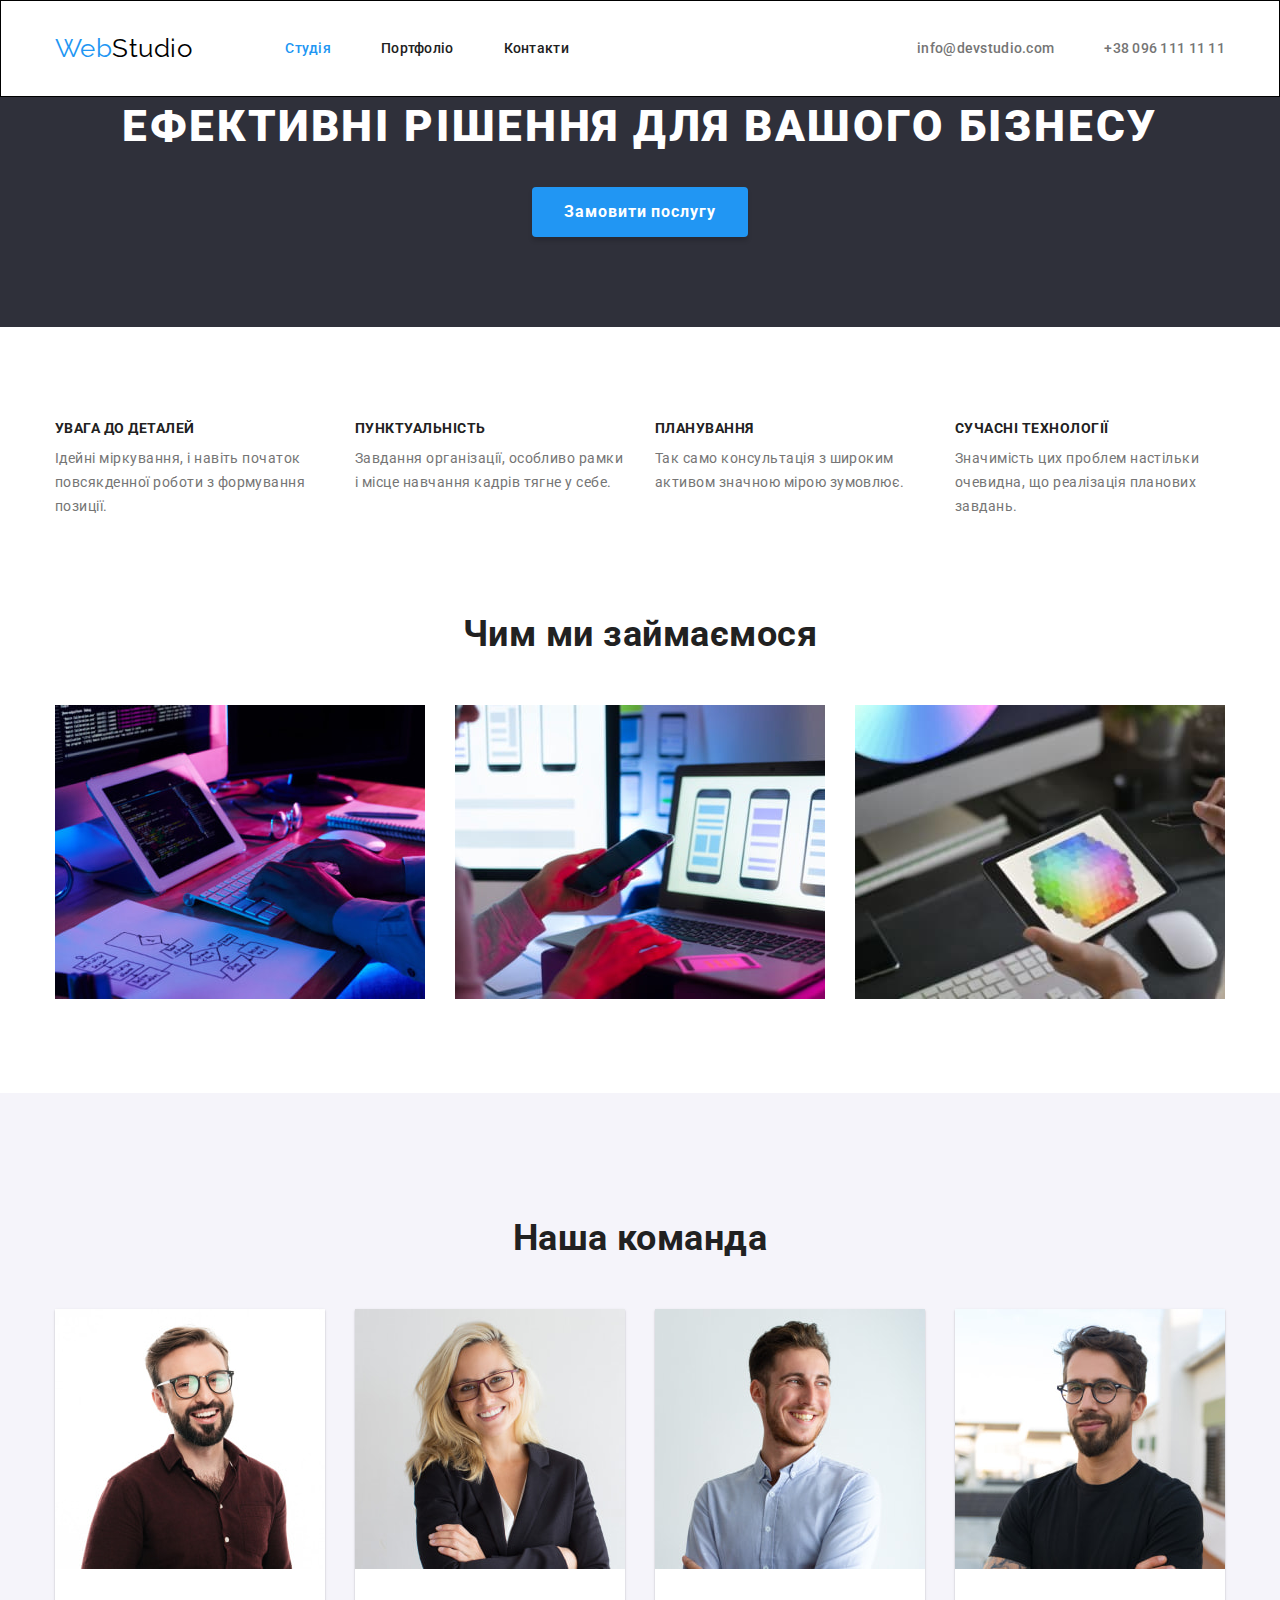
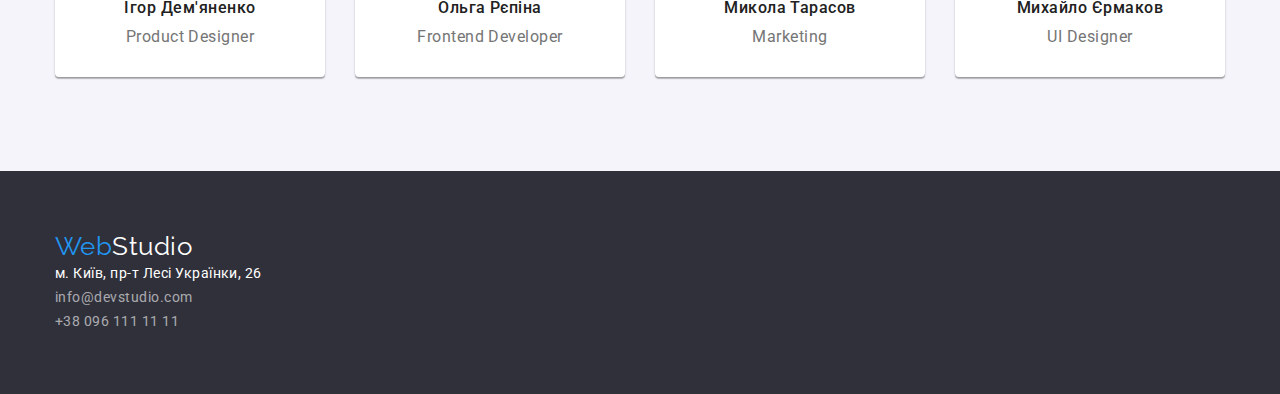
==== index.html @ 8a0f0a45 "adds hw-3" ====
<!DOCTYPE html>
<html lang="uk">
  <head>
    <meta charset="UTF-8" />
    <meta http-equiv="X-UA-Compatible" content="IE=edge" />
    <meta name="viewport" content="width=device-width, initial-scale=1.0" />
    <title lang="en">WebStudio</title>
    <link
      href="https://fonts.googleapis.com/css2?family=Raleway:wght@700&family=Roboto:wght@400;500;700;900&display=swap"
      rel="stylesheet"
    />
    <link
      rel="stylesheet"
      href="https://cdnjs.cloudflare.com/ajax/libs/modern-normalize/1.1.0/modern-normalize.min.css"
    />
    <link rel="stylesheet" href="./css/styles.css" />
  </head>
  <body>
    <!--HEADER-->
    <header class="header-studio">
      <div class="nav-container">
        <a class="logo link" href="./index.html" lang="en"
          >Web<span class="logo-wrap primary">Studio</span></a
        >
        <nav>
          <ul class="site-nav">
            <li class="item">
              <a class="link current" href="./index.html">Студія</a>
            </li>
            <li class="item">
              <a class="link" href="./portfolio.html">Портфоліо</a>
            </li>
            <li class="item"><a class="link" href="#">Контакти</a></li>
          </ul>
        </nav>
        <ul class="site-nav contacts">
          <li class="item">
            <a class="link" href="mailto:info@devstudio.com" lang="en"
              >info@devstudio.com</a
            >
          </li>
          <li class="item">
            <a class="link" href="tel:+380961111111">+38 096 111 11 11</a>
          </li>
        </ul>
      </div>
    </header>
    <main>
      <!--HERO-->
      <section class="section hero">
        <div class="hero-container">
          <h1 class="hero-title">Ефективні рішення для вашого бізнесу</h1>
          <button class="hero-button" type="button">Замовити послугу</button>
        </div>
      </section>
      <!--FEATURES-->
      <section class="section features">
        <div class="features-container">
          <h2 class="section-title visually-hidden">Особливості</h2>
          <ul class="section-list">
            <li class="item">
              <h3 class="list-title">увага до деталей</h3>
              <p class="section-passage">
                Ідейні міркування, і навіть початок повсякденної роботи з
                формування позиції.
              </p>
            </li>
            <li class="item">
              <h3 class="list-title">пунктуальність</h3>
              <p class="section-passage">
                Завдання організації, особливо рамки і місце навчання кадрів
                тягне у себе.
              </p>
            </li>
            <li class="item">
              <h3 class="list-title">планування</h3>
              <p class="section-passage">
                Так само консультація з широким активом значною мірою зумовлює.
              </p>
            </li>
            <li class="item">
              <h3 class="list-title">сучасні технології</h3>
              <p class="section-passage">
                Значимість цих проблем настільки очевидна, що реалізація
                планових завдань.
              </p>
            </li>
          </ul>
        </div>
      </section>
      <!--WHAT WE DO-->
      <section class="section services">
        <div class="services-container">
          <h2 class="section-title">Чим ми займаємося</h2>
          <ul class="section-list">
            <li class="item">
              <img
                src="./images/box-1.jpeg"
                alt="Десктопні додатки"
                width="370"
                height="294"
                class="services-pic"
              />
            </li>
            <li class="item">
              <img
                src="./images/box-2.jpeg"
                alt="Мобільні додатки"
                width="370"
                height="294"
                class="services-pic"
              />
            </li>
            <li class="item">
              <img
                src="./images/box-3.jpeg"
                alt="Дизайнерські рішення"
                width="370"
                height="294"
                class="services-pic"
              />
            </li>
          </ul>
        </div>
      </section>
      <!--OUR TEAM-->
      <section class="section team">
        <div class="team-container">
          <h2 class="section-title">Наша команда</h2>
          <ul class="section-list">
            <li class="list-item">
              <img
                src="./images/product-designer.jpeg"
                alt="молодий чоловік в окулярах посміхається"
                width="270"
                height="260"
                class="team-pic"
              />
              <h3 class="list-title">Ігор Дем'яненко</h3>
              <p class="section-passage" lang="en">Product Designer</p>
            </li>
            <li class="list-item">
              <img
                src="./images/frontend-dev.jpeg"
                alt="молода жінка в окулярах посміхається"
                width="270"
                height="260"
                class="team-pic"
              />
              <h3 class="list-title">Ольга Рєпіна</h3>
              <p class="section-passage" lang="en">Frontend Developer</p>
            </li>
            <li class="list-item">
              <img
                src="./images/marketing.jpeg"
                alt="молодий чоловік посміхається"
                width="270"
                height="260"
                class="team-pic"
              />
              <h3 class="list-title">Микола Тарасов</h3>
              <p class="section-passage" lang="en">Marketing</p>
            </li>
            <li class="list-item">
              <img
                src="./images/ui-designer.jpeg"
                alt="молодий чоловік посміхається на фоні будівлі"
                width="270"
                height="260"
                class="team-pic"
              />
              <h3 class="list-title">Михайло Єрмаков</h3>
              <p class="section-passage" lang="en">UI Designer</p>
            </li>
          </ul>
        </div>
      </section>
    </main>
    <!--FOOTER-->
    <footer class="footer">
      <div class="footer-container">
        <a class="logo" href="./index.html" lang="en"
          >Web<span class="logo-wrap secondary">Studio</span></a
        >
        <address class="contacts">
          <ul class="contacts-list">
            <li>
              <a
                class="physical-address"
                href="https://goo.gl/maps/8mHtJQMSQq8iferx9"
                target="_blank"
                rel="noreferrer noopener"
                >м. Київ, пр-т Лесі Українки, 26</a
              >
            </li>
            <li>
              <a class="contact-us" href="mailto:info@devstudio.com" lang="en"
                >info@devstudio.com</a
              >
            </li>
            <li>
              <a class="contact-us" href="tel:+380961111111"
                >+38 096 111 11 11</a
              >
            </li>
          </ul>
        </address>
      </div>
    </footer>
  </body>
</html>
---- css/styles.css ----
:root {
    --primary-text-color-grey: #757575;
    --primary-title-color-black: #212121;
    --primary-accent-color-blue: #2196F3;
    --secondary-accent-color-white: #FFFFFF;
    --secondary-background-color-grey: #2F303A;
}

/* general rules */
body {
    color: var(--primary-text-color);
    background-color: var(--secondary-accent-color-white);
    font-family: Roboto, sans-serif;
    letter-spacing: 0.03em;
}

.contacts {
    font-style: normal;
}

.visually-hidden {
    position: absolute;
    white-space: nowrap;
    width: 1px;
    height: 1px;
    overflow: hidden;
    border: 0;
    padding: 0;
    clip: rect(0 0 0 0);
    clip-path: inset(50%);
    margin: -1px;
}

.services-pic,
.team-pic,
.work-pic {
    display: block;
}

.site-nav,
.section-list,
.contacts,
.portfolio,
.filter-list,
.works-list,
.contacts-list {
    list-style: none;
    margin: 0px;
    padding: 0px;
}

/* header */

.header-studio {
    border: 1px solid #000000;
}

.header-portfolio {
    border: 1px solid #ECECEC;
}

.logo {
    color: var(--primary-accent-color-blue);
    font-size: 26px;
    line-height: 1.2;
    font-family: Raleway, sans-serif;
    text-decoration: none;
}

.logo-wrap.primary {
    color: #000000;
}

.logo:hover,
.logo:focus {
    color: var(--primary-accent-color-blue);
}

.site-nav {
display: flex;
margin-left: 93px;

    font-weight: 500;
    font-size: 14px;
    line-height: 1.14;
    letter-spacing: 0.02em;
}

.site-nav .item:not(:last-child) {
    margin-right: 50px;
}

.site-nav.contacts {
margin-left: auto;
}

.nav-container .link {
    display: block;
    padding-top: 32px;
    padding-bottom: 32px;
}

/* body */
.hero-container {
    width: 1200px;
    padding-left: 15px;
    padding-right: 15px;
    padding-bottom: 90px;
    margin-left: auto;
    margin-right: auto;
    text-align: center;
}

.hero-title,
.hero-button,
.works-title {
    letter-spacing: 0.06em;
}

.hero-title {
    font-weight: 900;
    color: var(--secondary-accent-color-white);
    font-size: 44px;
    line-height: 1.36;
    text-align: center;
    text-transform: uppercase;
    margin: 0px;
    margin-bottom: 30px;
}

.hero-button {
    font-weight: 700;
    font-size: 16px;
    line-height: 1.88;
    align-items: center;
    font-family: inherit;
    border-radius: 4px;
    box-shadow: 0px 4px 4px rgba(0, 0, 0, 0.15);
    border: none;
    padding: 10px 32px;
}

.hero-button:hover,
.hero-button:focus {
    background-color: #188CE8;
}

.features-container {
    width: 1200px;
    padding-left: 15px;
    padding-right: 15px;
    margin-left: auto;
    margin-right: auto;
    padding-bottom: 94px;
    padding-top: 94px;
}

.features .section-list {
    display: flex;
}

.features .item:not(:last-child) {
   margin-right: 30px;
}

.features .item {
    min-width: 270px;
}

.features .list-title {
    margin: 0px;
padding-bottom: 10px;

    font-weight: 700;
    font-size: 14px;
    line-height: 1.14;
    text-transform: uppercase
}

.features .section-passage {
    font-size: 14px;
    line-height: 1.71;
    margin: 0px;
}

.section-title {
    font-weight: 700;
    font-size: 36px;
    line-height: 1.17;
    text-align: center;
}

.list-title {
    font-weight: 500;
    font-size: 16px;
    line-height: 1.18;
}

.services-container {
    width: 1200px;
    padding-left: 15px;
    padding-right: 15px;
    margin-left: auto;
    margin-right: auto;
    padding-bottom: 94px;
    text-align: center;
}

.services .section-list {
    display: flex;
}

.services .item:not(:last-child) {
    margin-right: 30px;
}

.services .section-title {
    margin: 0px;
    margin-bottom: 50px;
}

.team .section-list {
    display: flex;
}

.team .list-item:not(:last-child) {
    margin-right: 30px;
}

.team-container {
width: 1200px;
   padding: 94px 15px;
    margin-left: auto;
    margin-right: auto;
    text-align: center;
}

.team .section-title {
    margin-left: auto;
    margin-right: auto;
    margin-bottom: 50px;
}

.team .team-pic {
    margin: 0;
    margin-bottom: 30px;
}

.team .list-title {
    margin: 0;
    margin-bottom: 10px;
}

.team .section-passage {
    font-size: 16px;
    line-height: 1.18;
    margin: 0;
    padding-bottom: 30px;
}

.team {
    background-color: #F5F4FA;
}

.team .list-item {
    background-color: var(--secondary-accent-color-white);
    max-width: 270px;
    box-shadow: 0px 1px 3px rgba(0, 0, 0, 0.12), 0px 1px 1px rgba(0, 0, 0, 0.14), 0px 2px 1px rgba(0, 0, 0, 0.2);
    border-radius: 0px 0px 4px 4px;
}

.footer-container {
    width: 1200px;
    padding: 60px 15px;
    margin-left: auto;
    margin-right: auto;
}

.site-nav .link {
    color: var(--primary-title-color-black);
    font-weight: 500;
    text-decoration: none;
}

.link.current {
    color: var(--primary-accent-color-blue);
}

.site-nav .link:hover,
.site-nav .link:focus {
    color: var(--primary-accent-color-blue);
}

.contacts .link {
    color: var(--primary-text-color-grey);
}

/* hero */

.hero {
    background-color: var(--secondary-background-color-grey);
}

.hero-button {
    color: var(--secondary-accent-color-white);
    background-color: var(--primary-accent-color-blue);
    cursor: pointer;
}

/* sections */

.section-title,
.list-title {
    color: var(--primary-title-color-black);
}

.section-passage {
    color: var(--primary-text-color-grey);
}


/* footer */
.physical-address {
    color: var(--secondary-accent-color-white);
    font-size: 14px;
    line-height: 1.71;
    text-decoration: none;
}

.contact-us {
    color: rgba(255, 255, 255, 60);
    font-size: 14px;
    line-height: 1.71;
    text-decoration: none;
}


/* PORTFOLIO */

.nav-container {
    display: flex;
    align-items: center;
    width: 1200px;
    padding-left: 15px;
    padding-right: 15px;
    margin-left: auto;
    margin-right: auto;
}


.filter-container {
    width: 1200px;
        padding: 94px 15px;
        margin-left: auto;
        margin-right: auto;
        text-align: center;
}

.filter-button {
    color: var(--primary-title-color-black);
    background-color: #F5F4FA;
    cursor: pointer;
    border-radius: 4px;
    padding: 6px 21px;
    border: none;
}

.filter-button:hover,
.filter-button:focus {
    color: var(--secondary-accent-color-white);
    background-color: var(--primary-accent-color-blue);
    box-shadow: 0px 3px 1px rgba(0, 0, 0, 0.1), 0px 1px 2px rgba(0, 0, 0, 0.08), 0px 2px 2px rgba(0, 0, 0, 0.12);
}

.filter .list {
    display: flex;
    justify-content: center;
    margin-bottom: 50px;
}

.filter .item:not(:last-child) {
    margin-right: 8px;
}

.portfolio.projects {
    display: flex;
    flex-wrap: wrap;
}

.portfolio-card {
    border: 1px solid #eee;
    max-width: 370px;
}
.portfolio-card:not(:nth-child(3n)) {
    margin-right: 30px;
}

.work-pic {
    padding-bottom: 20px;
}

.works-list {
    color: var(--primary-title-color-black);
    text-decoration: none;
}

.works-description {
    color: var(--primary-text-color-grey);
    margin: 0px;
    font-size: 16px;
    line-height: 1.85;
    padding-bottom: 20px;
}

.works-title .uppercase {
    text-transform: uppercase;
}

.filter-list {
    font-weight: 500;
    font-size: 16px;
    line-height: 1.62;
    font-family: inherit;
}

.works-title {
    font-weight: 700;
    font-size: 18px;
    line-height: 2;
    margin: 0;
    padding-bottom: 4px;
}


.footer {
    background-color: var(--secondary-background-color-grey);
}

.logo-footer {
    color: var(--secondary-accent-color-white);
    font-size: 26px;
    line-height: 1.2;
    font-family: Raleway, sans-serif;
    text-decoration: none;
}

.logo-wrap.secondary {
    color: var(--secondary-accent-color-white);
}

.logo-footer:hover,
.logo-footer:focus {
    color: var(--primary-accent-color-blue);
}


.physical-address:hover,
.physical-address:focus {
    color: var(--primary-accent-color-blue);
}

.contact-us:hover,
.contact-us:focus {
    color: var(--primary-accent-color-blue);
}

.contacts-list {
    list-style: none;
}

.physical-address {
    color: var(--secondary-accent-color-white);
}

.contact-us {
    color: rgba(255, 255, 255, .6);
}
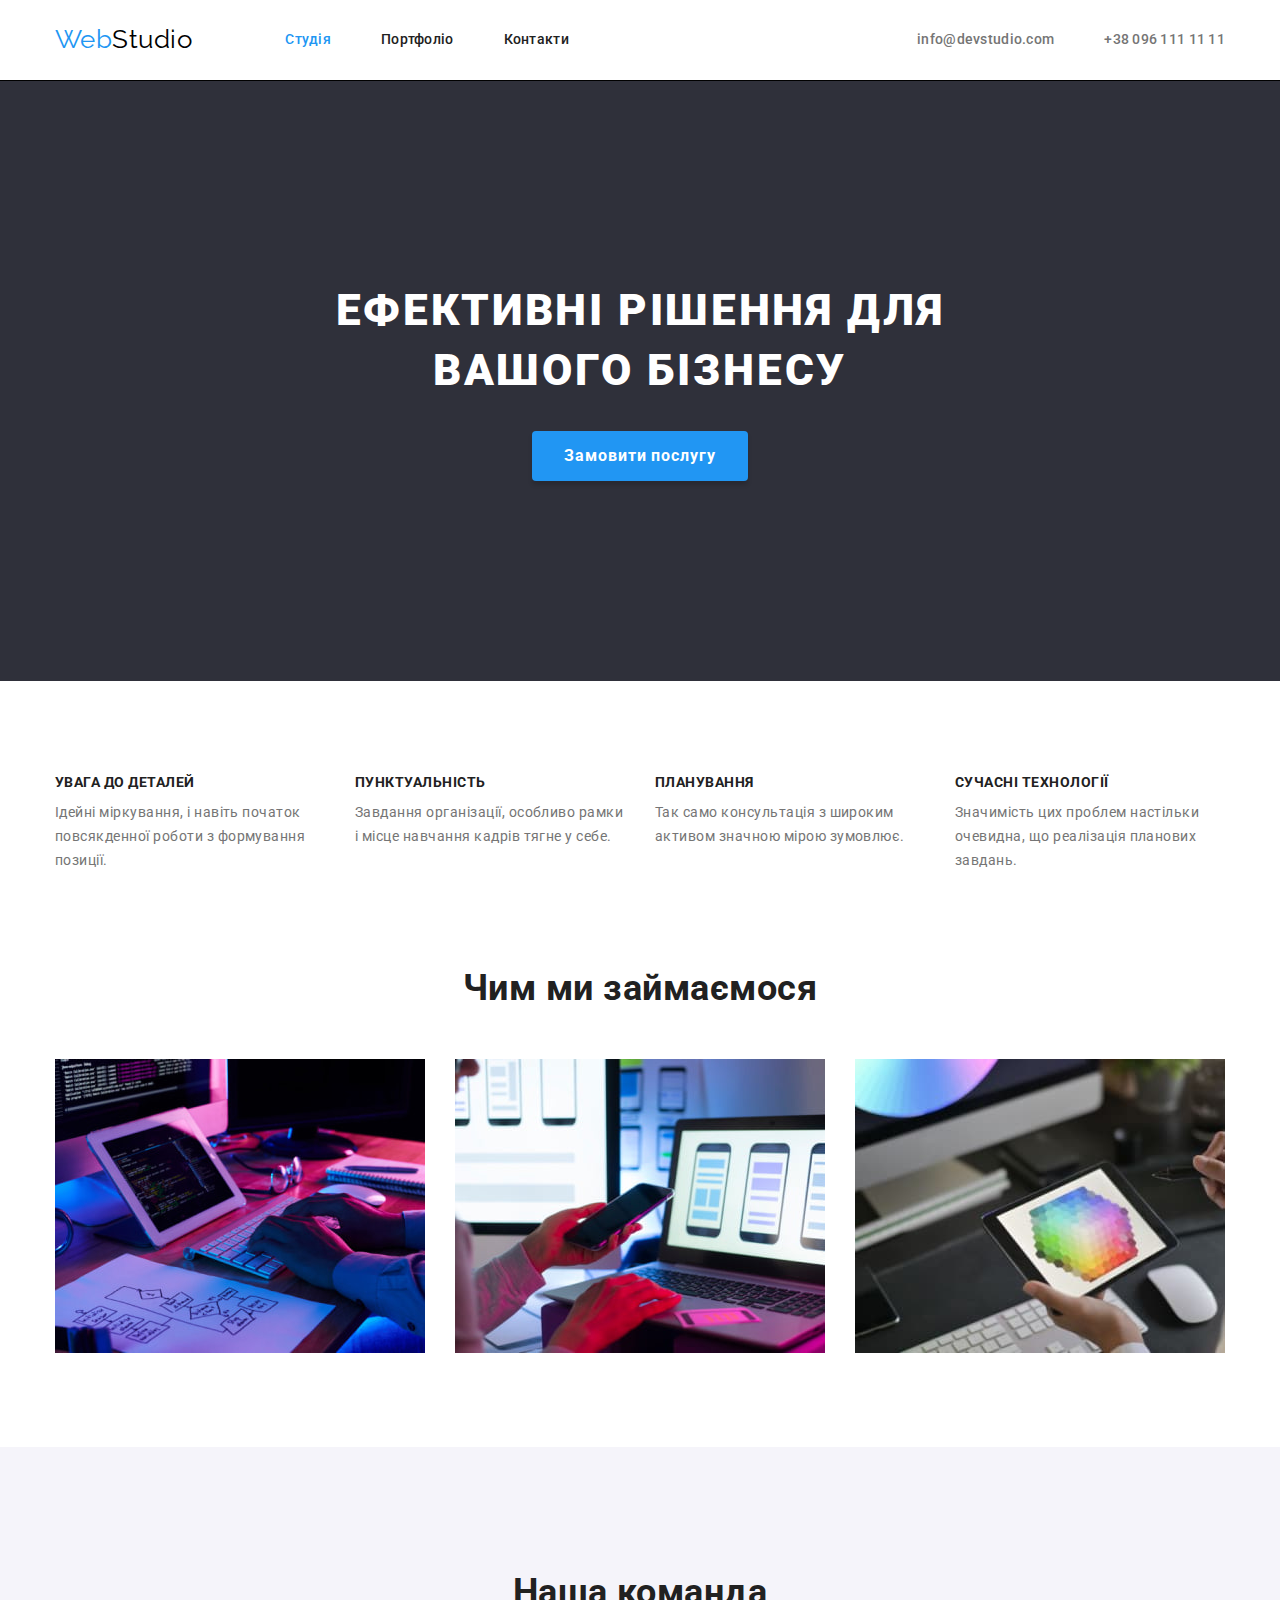
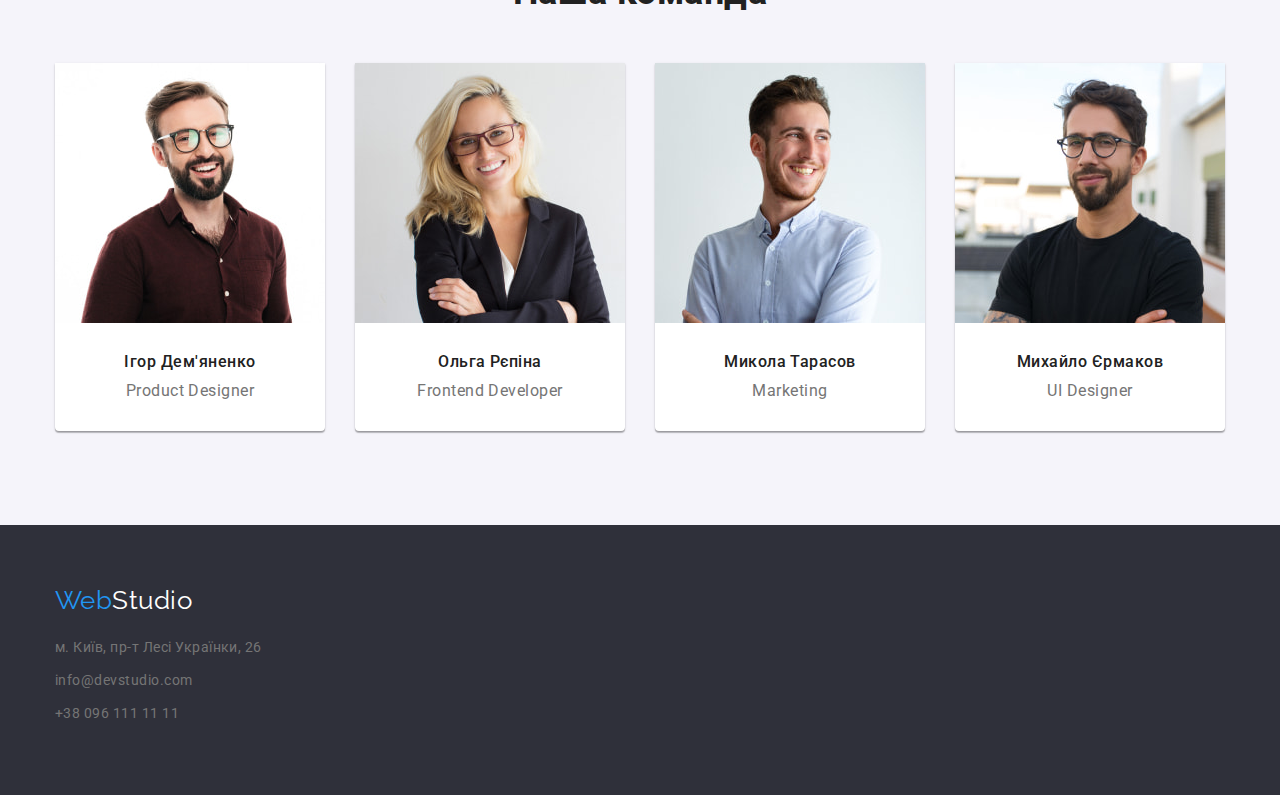
==== commit 135431fc: "fixes structure + design errors" ====
--- a/index.html
+++ b/index.html
@@ -18,10 +18,9 @@
   <body>
     <!--HEADER-->
     <header class="header-studio">
-      <div class="nav-container">
-        <a class="logo link" href="./index.html" lang="en"
-          >Web<span class="logo-wrap primary">Studio</span></a
-        >
+      <div class="container header-flex">
+        <a class="logo" href="./index.html" lang="en"
+          >Web<span class="logo-wrap primary">Studio</span></a>
         <nav>
           <ul class="site-nav">
             <li class="item">
@@ -48,14 +47,14 @@
     <main>
       <!--HERO-->
       <section class="section hero">
-        <div class="hero-container">
+        <div class="container">
           <h1 class="hero-title">Ефективні рішення для вашого бізнесу</h1>
           <button class="hero-button" type="button">Замовити послугу</button>
         </div>
       </section>
       <!--FEATURES-->
       <section class="section features">
-        <div class="features-container">
+        <div class="container">
           <h2 class="section-title visually-hidden">Особливості</h2>
           <ul class="section-list">
             <li class="item">
@@ -90,7 +89,7 @@
       </section>
       <!--WHAT WE DO-->
       <section class="section services">
-        <div class="services-container">
+        <div class="container">
           <h2 class="section-title">Чим ми займаємося</h2>
           <ul class="section-list">
             <li class="item">
@@ -125,7 +124,7 @@
       </section>
       <!--OUR TEAM-->
       <section class="section team">
-        <div class="team-container">
+        <div class="container">
           <h2 class="section-title">Наша команда</h2>
           <ul class="section-list">
             <li class="list-item">
@@ -136,8 +135,8 @@
                 height="260"
                 class="team-pic"
               />
-              <h3 class="list-title">Ігор Дем'яненко</h3>
-              <p class="section-passage" lang="en">Product Designer</p>
+              <div class="team-card"><h3 class="list-title">Ігор Дем'яненко</h3>
+              <p class="section-passage" lang="en">Product Designer</p></div>
             </li>
             <li class="list-item">
               <img
@@ -147,8 +146,8 @@
                 height="260"
                 class="team-pic"
               />
-              <h3 class="list-title">Ольга Рєпіна</h3>
-              <p class="section-passage" lang="en">Frontend Developer</p>
+              <div class="team-card"><h3 class="list-title">Ольга Рєпіна</h3>
+              <p class="section-passage" lang="en">Frontend Developer</p></div>
             </li>
             <li class="list-item">
               <img
@@ -158,8 +157,8 @@
                 height="260"
                 class="team-pic"
               />
-              <h3 class="list-title">Микола Тарасов</h3>
-              <p class="section-passage" lang="en">Marketing</p>
+              <div class="team-card"><h3 class="list-title">Микола Тарасов</h3>
+              <p class="section-passage" lang="en">Marketing</p></div>
             </li>
             <li class="list-item">
               <img
@@ -169,8 +168,8 @@
                 height="260"
                 class="team-pic"
               />
-              <h3 class="list-title">Михайло Єрмаков</h3>
-              <p class="section-passage" lang="en">UI Designer</p>
+              <div class="team-card"><h3 class="list-title">Михайло Єрмаков</h3>
+              <p class="section-passage" lang="en">UI Designer</p></div>
             </li>
           </ul>
         </div>
@@ -178,28 +177,28 @@
     </main>
     <!--FOOTER-->
     <footer class="footer">
-      <div class="footer-container">
+      <div class="container">
         <a class="logo" href="./index.html" lang="en"
           >Web<span class="logo-wrap secondary">Studio</span></a
         >
         <address class="contacts">
           <ul class="contacts-list">
-            <li>
+            <li class="item">
               <a
-                class="physical-address"
+                class="physical-address link"
                 href="https://goo.gl/maps/8mHtJQMSQq8iferx9"
                 target="_blank"
                 rel="noreferrer noopener"
                 >м. Київ, пр-т Лесі Українки, 26</a
               >
             </li>
-            <li>
-              <a class="contact-us" href="mailto:info@devstudio.com" lang="en"
+            <li class="item">
+              <a class="contact-us link" href="mailto:info@devstudio.com" lang="en"
                 >info@devstudio.com</a
               >
             </li>
-            <li>
-              <a class="contact-us" href="tel:+380961111111"
+            <li class="item">
+              <a class="contact-us link" href="tel:+380961111111"
                 >+38 096 111 11 11</a
               >
             </li>
--- a/css/styles.css
+++ b/css/styles.css
@@ -49,14 +49,26 @@
     padding: 0px;
 }
 
+.container {
+    width: 1200px;
+    padding-left: 15px;
+    padding-right: 15px;
+    margin: 0 auto;
+}
+
 /* header */
 
 .header-studio {
-    border: 1px solid #000000;
+    border-bottom: 1px solid #000000;
 }
 
 .header-portfolio {
     border: 1px solid #ECECEC;
+}
+
+.header-flex {
+    display:flex;
+    justify-content: center;
 }
 
 .logo {
@@ -94,22 +106,35 @@
 margin-left: auto;
 }
 
-.nav-container .link {
-    display: block;
+.header-studio .link {
+    display: inline-block;
     padding-top: 32px;
     padding-bottom: 32px;
 }
 
+.header-portfolio .link {
+    display: inline-block;
+    padding-top: 32px;
+    padding-bottom: 32px;
+}
+
+.header-studio .logo {
+    display: inline-block;
+    padding-top: 24px;
+    padding-right: 0;
+    padding-bottom: 25px;
+    padding-left: 0;
+}
+
+.header-portfolio .logo {
+    display: inline-block;
+        padding-top: 24px;
+        padding-right: 0;
+        padding-bottom: 25px;
+        padding-left: 0;
+}
+
 /* body */
-.hero-container {
-    width: 1200px;
-    padding-left: 15px;
-    padding-right: 15px;
-    padding-bottom: 90px;
-    margin-left: auto;
-    margin-right: auto;
-    text-align: center;
-}
 
 .hero-title,
 .hero-button,
@@ -117,27 +142,43 @@
     letter-spacing: 0.06em;
 }
 
+.section.hero {
+    padding-top: 200px;
+    padding-bottom: 200px;
+
+    background-color: var(--secondary-background-color-grey);
+    }
+
 .hero-title {
+margin: 0 auto 30px;
+max-width: 696px;
+
     font-weight: 900;
     color: var(--secondary-accent-color-white);
     font-size: 44px;
     line-height: 1.36;
     text-align: center;
     text-transform: uppercase;
-    margin: 0px;
-    margin-bottom: 30px;
 }
 
 .hero-button {
-    font-weight: 700;
-    font-size: 16px;
-    line-height: 1.88;
-    align-items: center;
-    font-family: inherit;
+    display:block;
+    margin: 0 auto;
     border-radius: 4px;
     box-shadow: 0px 4px 4px rgba(0, 0, 0, 0.15);
     border: none;
     padding: 10px 32px;
+
+    
+    font-weight: 700;
+    font-size: 16px;
+    line-height: 1.88;
+    font-family: inherit;
+   
+
+    color: var(--secondary-accent-color-white);
+    background-color: var(--primary-accent-color-blue);
+    cursor: pointer;
 }
 
 .hero-button:hover,
@@ -145,14 +186,9 @@
     background-color: #188CE8;
 }
 
-.features-container {
-    width: 1200px;
-    padding-left: 15px;
-    padding-right: 15px;
-    margin-left: auto;
-    margin-right: auto;
+.features {
+    padding-top: 94px;
     padding-bottom: 94px;
-    padding-top: 94px;
 }
 
 .features .section-list {
@@ -168,8 +204,10 @@
 }
 
 .features .list-title {
-    margin: 0px;
-padding-bottom: 10px;
+    margin-top: 0;
+    margin-right: 0;
+    margin-bottom: 10px;
+    margin-left: 0;
 
     font-weight: 700;
     font-size: 14px;
@@ -196,14 +234,8 @@
     line-height: 1.18;
 }
 
-.services-container {
-    width: 1200px;
-    padding-left: 15px;
-    padding-right: 15px;
-    margin-left: auto;
-    margin-right: auto;
+.services {
     padding-bottom: 94px;
-    text-align: center;
 }
 
 .services .section-list {
@@ -219,20 +251,18 @@
     margin-bottom: 50px;
 }
 
+.team {
+    padding-top: 94px;
+    padding-bottom: 94px;
+    text-align: center;
+}
+
 .team .section-list {
     display: flex;
 }
 
 .team .list-item:not(:last-child) {
     margin-right: 30px;
-}
-
-.team-container {
-width: 1200px;
-   padding: 94px 15px;
-    margin-left: auto;
-    margin-right: auto;
-    text-align: center;
 }
 
 .team .section-title {
@@ -269,13 +299,6 @@
     border-radius: 0px 0px 4px 4px;
 }
 
-.footer-container {
-    width: 1200px;
-    padding: 60px 15px;
-    margin-left: auto;
-    margin-right: auto;
-}
-
 .site-nav .link {
     color: var(--primary-title-color-black);
     font-weight: 500;
@@ -297,15 +320,7 @@
 
 /* hero */
 
-.hero {
-    background-color: var(--secondary-background-color-grey);
-}
-
-.hero-button {
-    color: var(--secondary-accent-color-white);
-    background-color: var(--primary-accent-color-blue);
-    cursor: pointer;
-}
+
 
 /* sections */
 
@@ -320,6 +335,11 @@
 
 
 /* footer */
+
+.footer {
+    padding-top: 60px;
+    padding-bottom: 60px;
+}
 .physical-address {
     color: var(--secondary-accent-color-white);
     font-size: 14px;
@@ -337,31 +357,18 @@
 
 /* PORTFOLIO */
 
-.nav-container {
-    display: flex;
-    align-items: center;
-    width: 1200px;
-    padding-left: 15px;
-    padding-right: 15px;
-    margin-left: auto;
-    margin-right: auto;
-}
-
-
-.filter-container {
-    width: 1200px;
-        padding: 94px 15px;
-        margin-left: auto;
-        margin-right: auto;
-        text-align: center;
-}
+.section.filter {
+    padding-top: 94px;
+    padding-bottom: 94px;
+}
+
 
 .filter-button {
     color: var(--primary-title-color-black);
     background-color: #F5F4FA;
     cursor: pointer;
     border-radius: 4px;
-    padding: 6px 21px;
+    padding: 6px 22px;
     border: none;
 }
 
@@ -388,15 +395,12 @@
 }
 
 .portfolio-card {
-    border: 1px solid #eee;
     max-width: 370px;
-}
+    margin-bottom: 30px;
+}
+
 .portfolio-card:not(:nth-child(3n)) {
     margin-right: 30px;
-}
-
-.work-pic {
-    padding-bottom: 20px;
 }
 
 .works-list {
@@ -409,11 +413,17 @@
     margin: 0px;
     font-size: 16px;
     line-height: 1.85;
-    padding-bottom: 20px;
+    text-align: left;
 }
 
 .works-title .uppercase {
     text-transform: uppercase;
+}
+
+.card-description {
+border: 1px solid #eee;
+border-top: none;
+padding: 20px 24px;
 }
 
 .filter-list {
@@ -428,29 +438,30 @@
     font-size: 18px;
     line-height: 2;
     margin: 0;
-    padding-bottom: 4px;
-}
-
+    margin-bottom: 4px;
+    text-align: left;
+}
+
+/* footer */
 
 .footer {
     background-color: var(--secondary-background-color-grey);
 }
 
-.logo-footer {
-    color: var(--secondary-accent-color-white);
-    font-size: 26px;
-    line-height: 1.2;
-    font-family: Raleway, sans-serif;
-    text-decoration: none;
+.footer .logo {
+    display:inline-block;
+    margin-bottom: 20px;
+}
+.footer .link {
+    display: inline-block;
+}
+
+.footer .item {
+    margin-bottom: 9px;
 }
 
 .logo-wrap.secondary {
     color: var(--secondary-accent-color-white);
-}
-
-.logo-footer:hover,
-.logo-footer:focus {
-    color: var(--primary-accent-color-blue);
 }
 
 
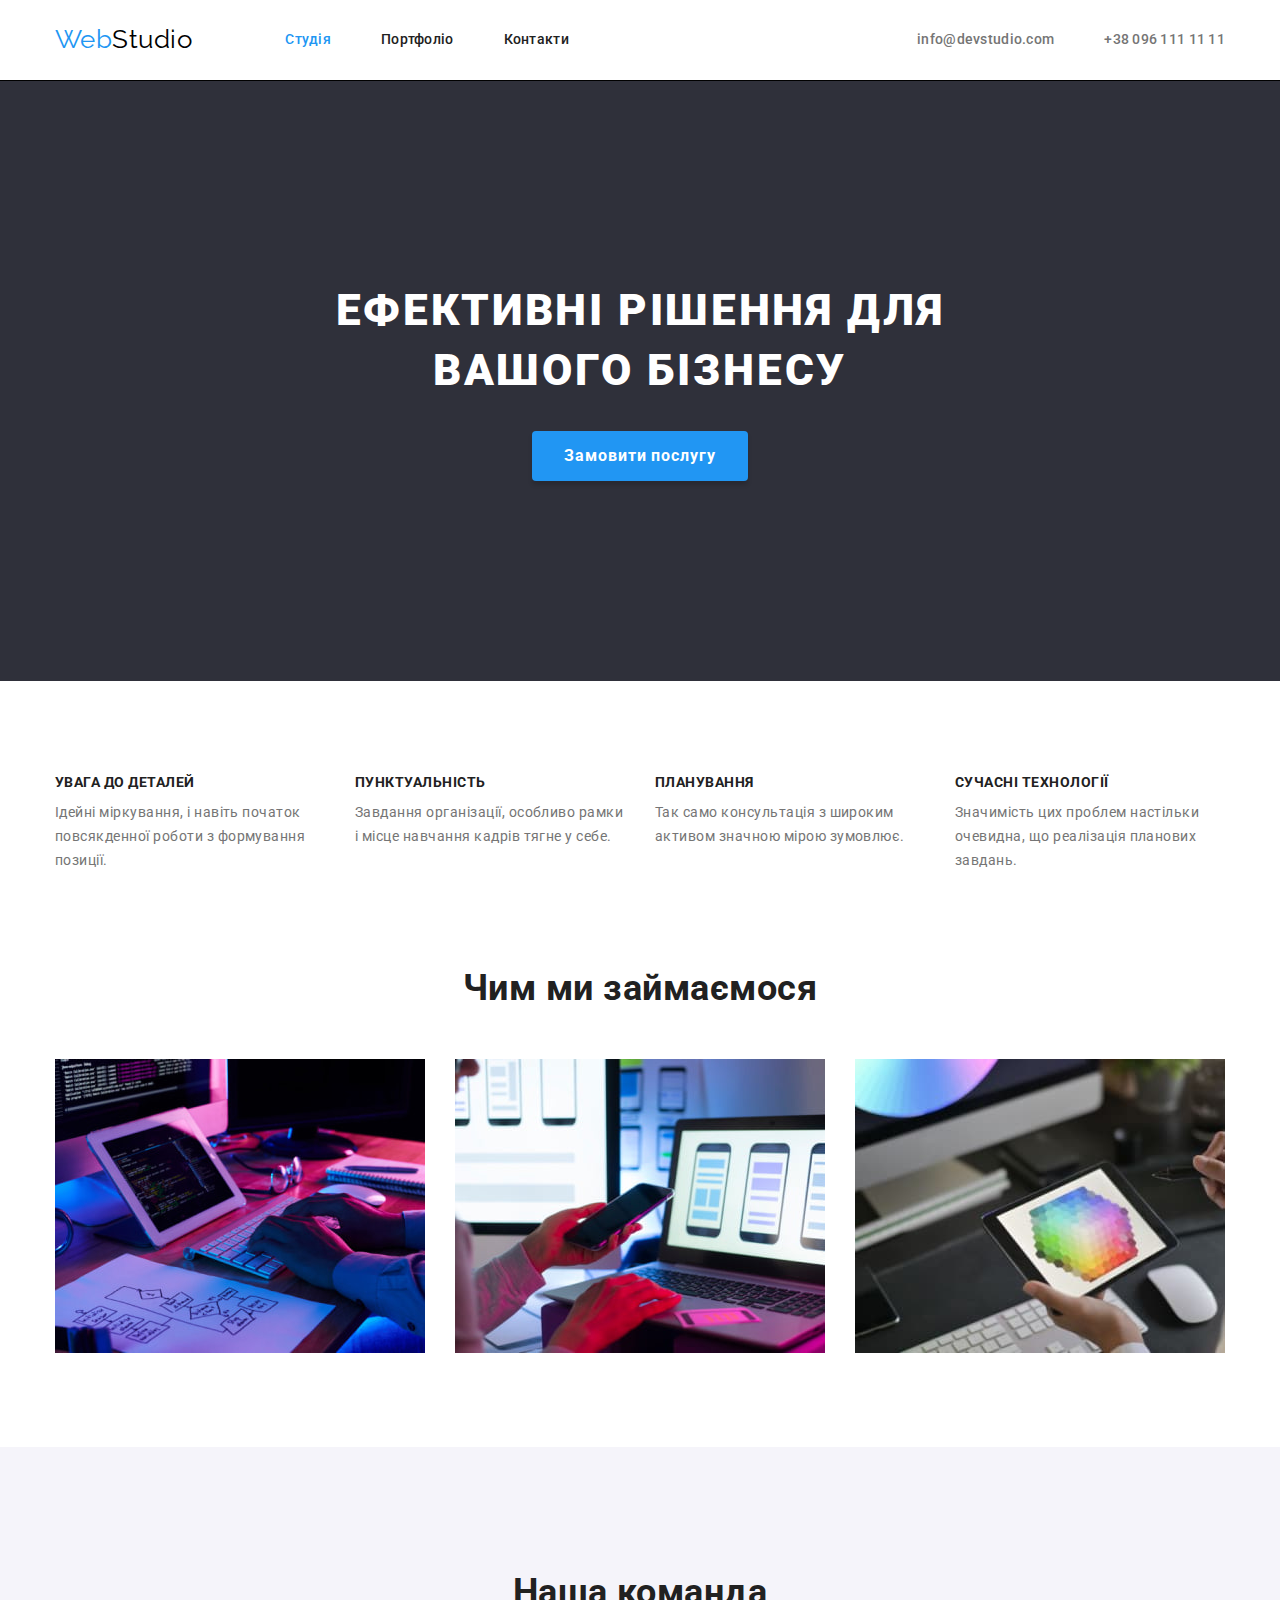
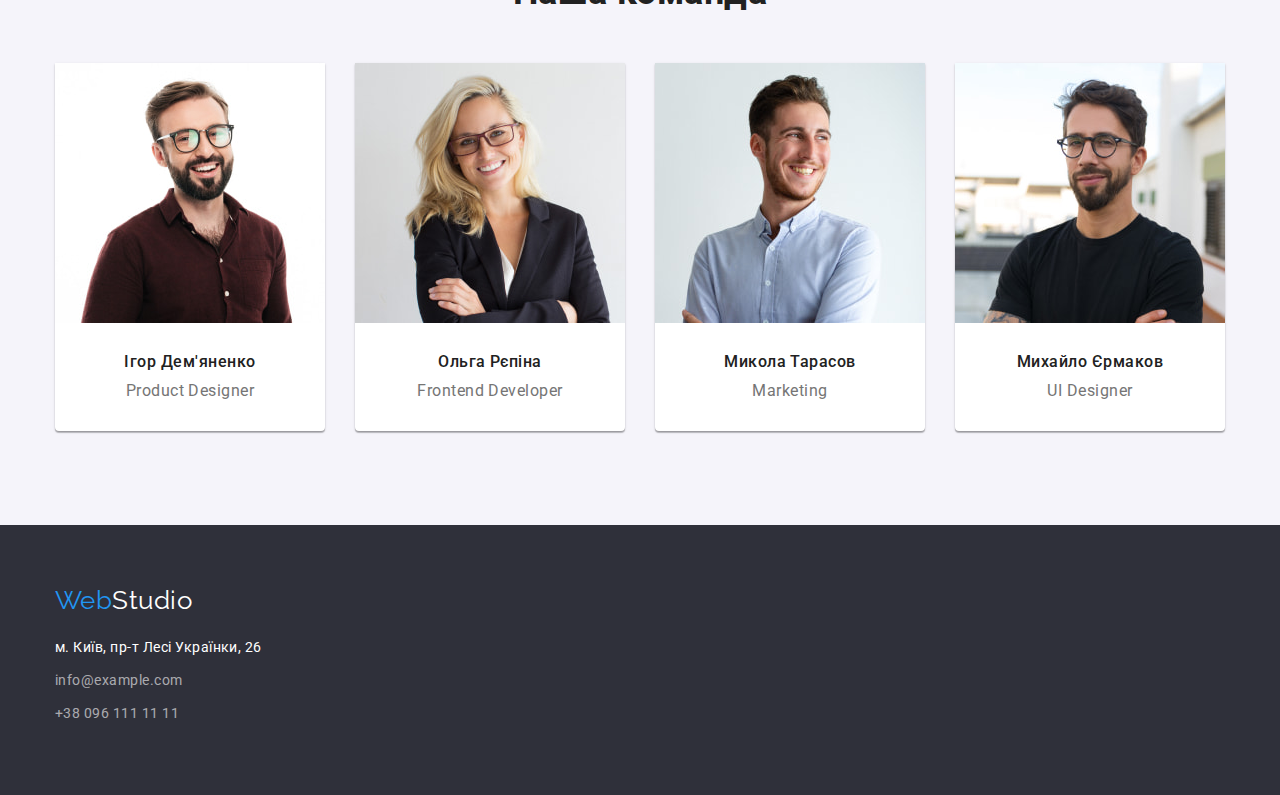
==== commit 7c6a5ebc: "fixes a mistake in footer" ====
--- a/index.html
+++ b/index.html
@@ -20,7 +20,8 @@
     <header class="header-studio">
       <div class="container header-flex">
         <a class="logo" href="./index.html" lang="en"
-          >Web<span class="logo-wrap primary">Studio</span></a>
+          >Web<span class="logo-wrap primary">Studio</span></a
+        >
         <nav>
           <ul class="site-nav">
             <li class="item">
@@ -135,8 +136,10 @@
                 height="260"
                 class="team-pic"
               />
-              <div class="team-card"><h3 class="list-title">Ігор Дем'яненко</h3>
-              <p class="section-passage" lang="en">Product Designer</p></div>
+              <div class="team-card">
+                <h3 class="list-title">Ігор Дем'яненко</h3>
+                <p class="section-passage" lang="en">Product Designer</p>
+              </div>
             </li>
             <li class="list-item">
               <img
@@ -146,8 +149,10 @@
                 height="260"
                 class="team-pic"
               />
-              <div class="team-card"><h3 class="list-title">Ольга Рєпіна</h3>
-              <p class="section-passage" lang="en">Frontend Developer</p></div>
+              <div class="team-card">
+                <h3 class="list-title">Ольга Рєпіна</h3>
+                <p class="section-passage" lang="en">Frontend Developer</p>
+              </div>
             </li>
             <li class="list-item">
               <img
@@ -157,8 +162,10 @@
                 height="260"
                 class="team-pic"
               />
-              <div class="team-card"><h3 class="list-title">Микола Тарасов</h3>
-              <p class="section-passage" lang="en">Marketing</p></div>
+              <div class="team-card">
+                <h3 class="list-title">Микола Тарасов</h3>
+                <p class="section-passage" lang="en">Marketing</p>
+              </div>
             </li>
             <li class="list-item">
               <img
@@ -168,8 +175,10 @@
                 height="260"
                 class="team-pic"
               />
-              <div class="team-card"><h3 class="list-title">Михайло Єрмаков</h3>
-              <p class="section-passage" lang="en">UI Designer</p></div>
+              <div class="team-card">
+                <h3 class="list-title">Михайло Єрмаков</h3>
+                <p class="section-passage" lang="en">UI Designer</p>
+              </div>
             </li>
           </ul>
         </div>
@@ -185,20 +194,21 @@
           <ul class="contacts-list">
             <li class="item">
               <a
-                class="physical-address link"
-                href="https://goo.gl/maps/8mHtJQMSQq8iferx9"
+                class="physical-address"
+                href="https://goo.gl/maps/DY7JfVcnu4DjMvX9A"
                 target="_blank"
-                rel="noreferrer noopener"
-                >м. Київ, пр-т Лесі Українки, 26</a
+                rel="noopener noreferrer"
               >
-            </li>
-            <li class="item">
-              <a class="contact-us link" href="mailto:info@devstudio.com" lang="en"
-                >info@devstudio.com</a
+                м. Київ, пр-т Лесі Українки, 26</a
               >
             </li>
             <li class="item">
-              <a class="contact-us link" href="tel:+380961111111"
+              <a class="contact-us" href="mailto:info@example.com"
+                >info@example.com
+              </a>
+            </li>
+            <li class="item">
+              <a class="contact-us" href="tel:+380961111111"
                 >+38 096 111 11 11</a
               >
             </li>
--- a/css/styles.css
+++ b/css/styles.css
@@ -56,6 +56,8 @@
     margin: 0 auto;
 }
 
+/*STUDIO*/
+
 /* header */
 
 .header-studio {
@@ -134,7 +136,26 @@
         padding-left: 0;
 }
 
-/* body */
+.site-nav .link {
+    color: var(--primary-title-color-black);
+    font-weight: 500;
+    text-decoration: none;
+}
+
+.link.current {
+    color: var(--primary-accent-color-blue);
+}
+
+.site-nav .link:hover,
+.site-nav .link:focus {
+    color: var(--primary-accent-color-blue);
+}
+
+.contacts .link {
+    color: var(--primary-text-color-grey);
+}
+
+/* hero */
 
 .hero-title,
 .hero-button,
@@ -186,6 +207,9 @@
     background-color: #188CE8;
 }
 
+
+/*features*/
+
 .features {
     padding-top: 94px;
     padding-bottom: 94px;
@@ -234,6 +258,8 @@
     line-height: 1.18;
 }
 
+/*services*/
+
 .services {
     padding-bottom: 94px;
 }
@@ -250,11 +276,15 @@
     margin: 0px;
     margin-bottom: 50px;
 }
+
+/*team*/
 
 .team {
     padding-top: 94px;
     padding-bottom: 94px;
     text-align: center;
+
+    background-color: #F5F4FA;
 }
 
 .team .section-list {
@@ -288,10 +318,6 @@
     padding-bottom: 30px;
 }
 
-.team {
-    background-color: #F5F4FA;
-}
-
 .team .list-item {
     background-color: var(--secondary-accent-color-white);
     max-width: 270px;
@@ -299,31 +325,6 @@
     border-radius: 0px 0px 4px 4px;
 }
 
-.site-nav .link {
-    color: var(--primary-title-color-black);
-    font-weight: 500;
-    text-decoration: none;
-}
-
-.link.current {
-    color: var(--primary-accent-color-blue);
-}
-
-.site-nav .link:hover,
-.site-nav .link:focus {
-    color: var(--primary-accent-color-blue);
-}
-
-.contacts .link {
-    color: var(--primary-text-color-grey);
-}
-
-/* hero */
-
-
-
-/* sections */
-
 .section-title,
 .list-title {
     color: var(--primary-title-color-black);
@@ -332,7 +333,6 @@
 .section-passage {
     color: var(--primary-text-color-grey);
 }
-
 
 /* footer */
 
@@ -356,12 +356,12 @@
 
 
 /* PORTFOLIO */
+/* header is the same as in studio */
 
 .section.filter {
     padding-top: 94px;
     padding-bottom: 94px;
 }
-
 
 .filter-button {
     color: var(--primary-title-color-black);
@@ -383,6 +383,11 @@
     display: flex;
     justify-content: center;
     margin-bottom: 50px;
+
+    font-weight: 500;
+    font-size: 16px;
+    line-height: 1.62;
+    font-family: inherit;
 }
 
 .filter .item:not(:last-child) {
@@ -424,13 +429,6 @@
 border: 1px solid #eee;
 border-top: none;
 padding: 20px 24px;
-}
-
-.filter-list {
-    font-weight: 500;
-    font-size: 16px;
-    line-height: 1.62;
-    font-family: inherit;
 }
 
 .works-title {
@@ -464,7 +462,6 @@
     color: var(--secondary-accent-color-white);
 }
 
-
 .physical-address:hover,
 .physical-address:focus {
     color: var(--primary-accent-color-blue);
